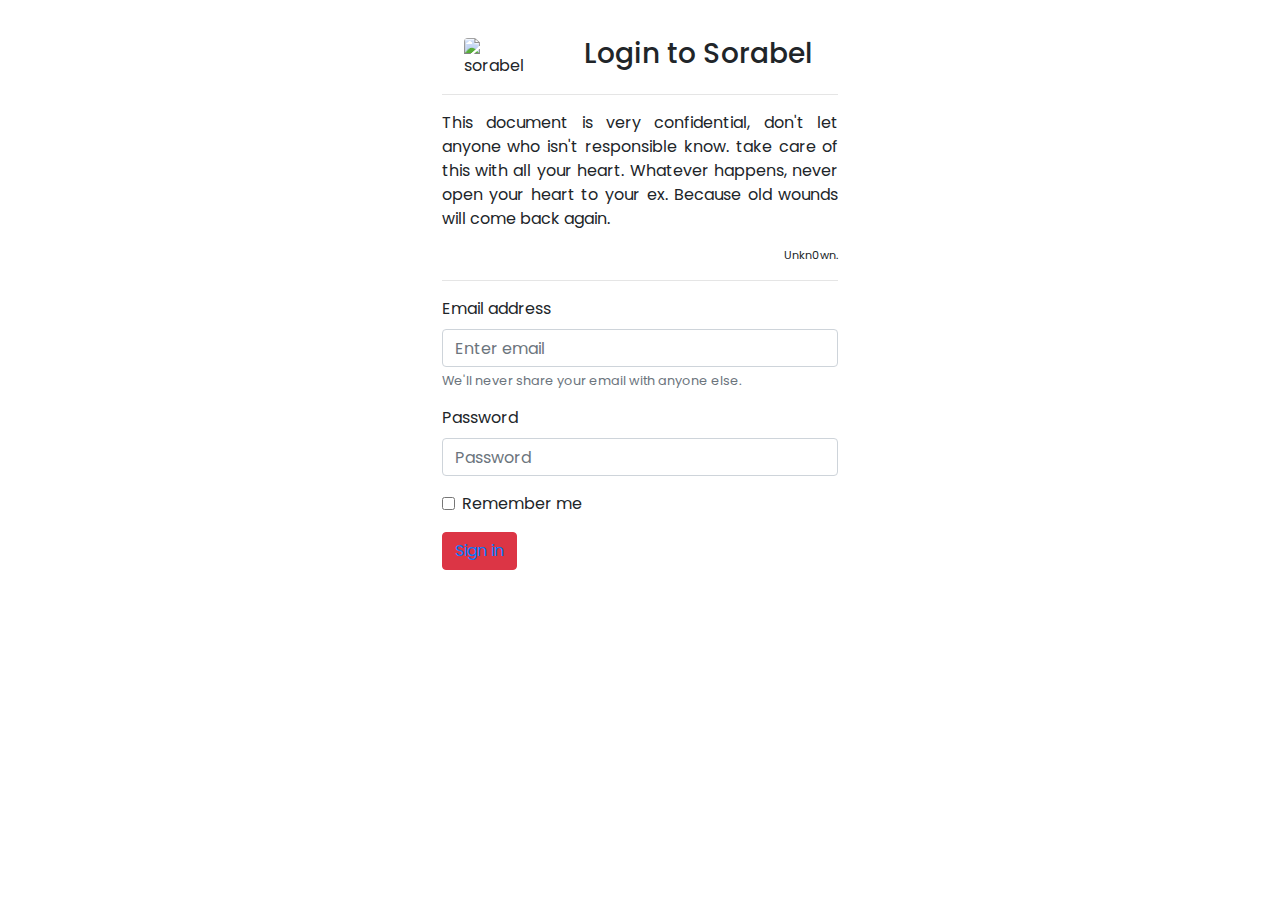
==== index.html @ ee0991e1 "Update index.html" ====
<!doctype html>
<html lang="en">
  <head>
    <!-- Required meta tags -->
    <meta charset="utf-8">
    <meta name="viewport" content="width=device-width, initial-scale=1, shrink-to-fit=no">

    <!-- Bootstrap CSS -->
    <link rel="stylesheet" href="https://stackpath.bootstrapcdn.com/bootstrap/4.3.1/css/bootstrap.min.css" integrity="sha384-ggOyR0iXCbMQv3Xipma34MD+dH/1fQ784/j6cY/iJTQUOhcWr7x9JvoRxT2MZw1T" crossorigin="anonymous">
    <link href="https://fonts.googleapis.com/css?family=Noto+Sans|Poppins&display=swap" rel="stylesheet">
    <title>Login</title>
  </head>
  <body style="font-family: 'Poppins', 'Noto Sans', sans-serif;">
    <div class="col-md-4 container" style="margin-top: 1%">
    <form class="form-signin">
    <br>
    <div class="row align-items-center">
        <div class="col-md-4">
            <img id="sore" src="sore.png" class="rounded mx-auto d-block" alt="sorabel" width="60%">
        </div>
        <div class="col-md-8">
            <h3>Login to Sorabel</h3>
        </div>
    </div>
    <hr>
    <p style="text-align: justify">This document is very confidential, don't let anyone who isn't responsible know. take care of this with all your heart. Whatever happens, never open your heart to your ex. Because old wounds will come back again.</p>
    <p style="text-align: right; font-size: 70%; text-style: underline;">Unkn0wn.</p>
    <hr>
    <div class="form-group">
        <label for="exampleInputEmail1">Email address</label>
        <input type="email" class="form-control" id="exampleInputEmail1" aria-describedby="emailHelp" placeholder="Enter email">
        <small id="emailHelp" class="form-text text-muted">We'll never share your email with anyone else.</small>
    </div>
    <div class="form-group">
        <label for="exampleInputPassword1">Password</label>
        <input type="password" class="form-control" id="exampleInputPassword1" placeholder="Password">
    </div>
    <div class="form-group form-check">
        <input type="checkbox" class="form-check-input" id="exampleCheck1">
        <label class="form-check-label" for="exampleCheck1">Remember me</label>
    </div>
    <button type="submit" class="btn btn-danger"><a href="ikrammust.github.io/home.html">Sign in</a></button>
    </form>
    </div>

    <!-- Optional JavaScript -->
    <!-- jQuery first, then Popper.js, then Bootstrap JS -->
    <script src="https://code.jquery.com/jquery-3.3.1.slim.min.js" integrity="sha384-q8i/X+965DzO0rT7abK41JStQIAqVgRVzpbzo5smXKp4YfRvH+8abtTE1Pi6jizo" crossorigin="anonymous"></script>
    <script src="https://cdnjs.cloudflare.com/ajax/libs/popper.js/1.14.7/umd/popper.min.js" integrity="sha384-UO2eT0CpHqdSJQ6hJty5KVphtPhzWj9WO1clHTMGa3JDZwrnQq4sF86dIHNDz0W1" crossorigin="anonymous"></script>
    <script src="https://stackpath.bootstrapcdn.com/bootstrap/4.3.1/js/bootstrap.min.js" integrity="sha384-JjSmVgyd0p3pXB1rRibZUAYoIIy6OrQ6VrjIEaFf/nJGzIxFDsf4x0xIM+B07jRM" crossorigin="anonymous"></script>
  </body>
</html>
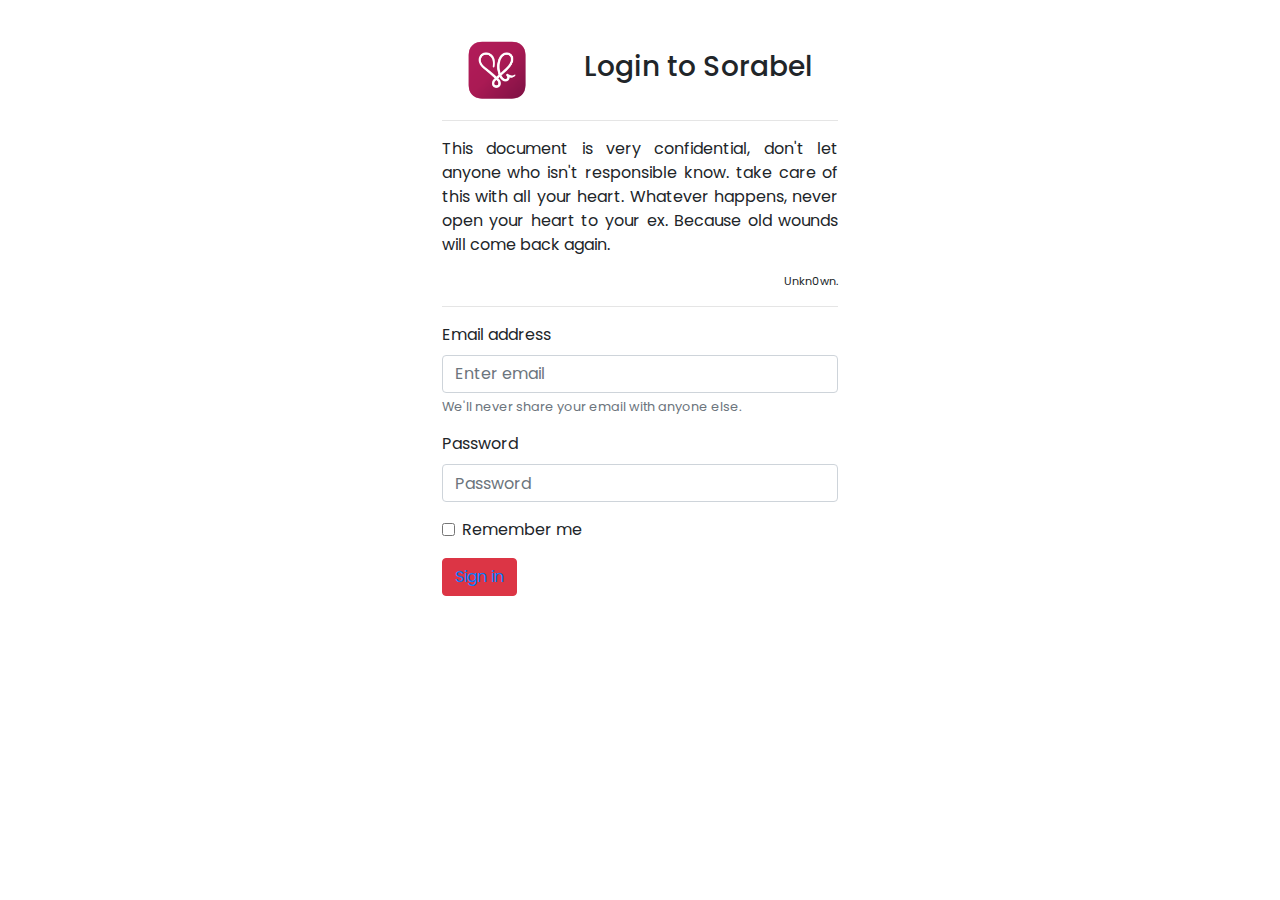
==== commit 86309587: "Update index.html" ====
--- a/index.html
+++ b/index.html
@@ -16,7 +16,7 @@
     <br>
     <div class="row align-items-center">
         <div class="col-md-4">
-            <img id="sore" src="sore.png" class="rounded mx-auto d-block" alt="sorabel" width="60%">
+            <img id="sore" src="Sore.png" class="rounded mx-auto d-block" alt="sorabel" width="60%">
         </div>
         <div class="col-md-8">
             <h3>Login to Sorabel</h3>
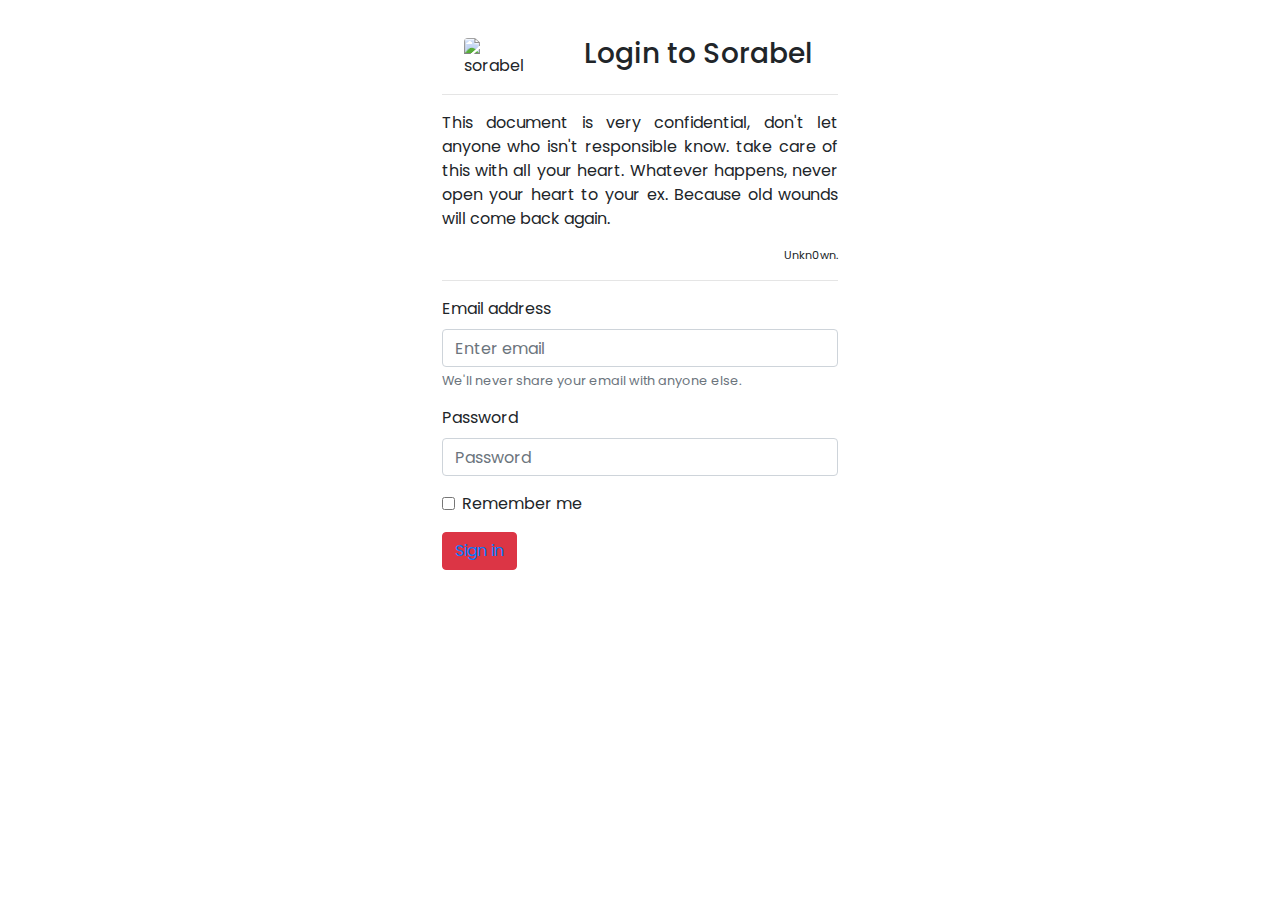
==== commit 8ce4c00b: "Update index.html" ====
--- a/index.html
+++ b/index.html
@@ -16,7 +16,7 @@
     <br>
     <div class="row align-items-center">
         <div class="col-md-4">
-            <img id="sore" src="Sore.png" class="rounded mx-auto d-block" alt="sorabel" width="60%">
+            <img id="sore" src="ikrammust.github.io/Sore.png" class="rounded mx-auto d-block" alt="sorabel" width="60%">
         </div>
         <div class="col-md-8">
             <h3>Login to Sorabel</h3>
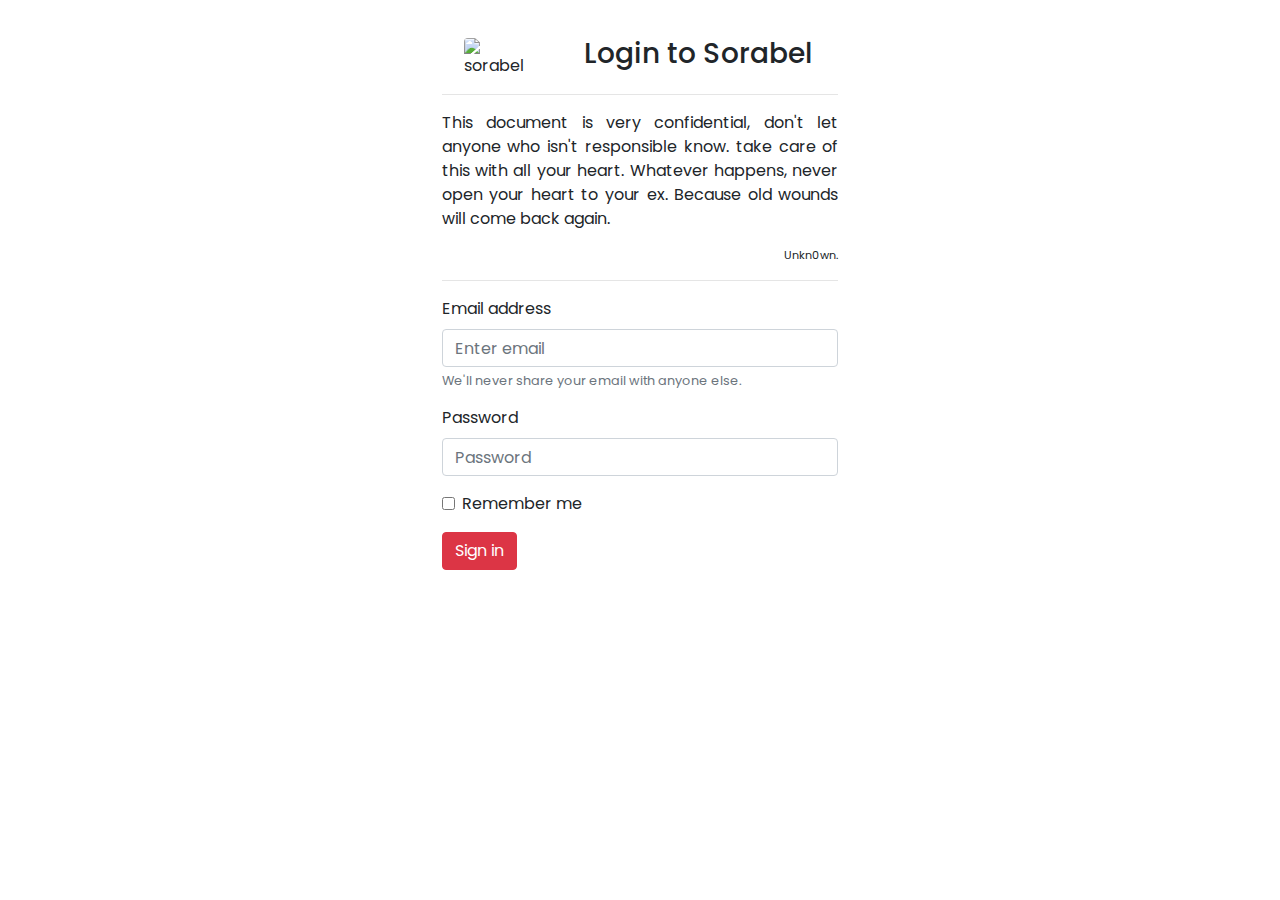
==== commit f3c2507c: "Update index.html" ====
--- a/index.html
+++ b/index.html
@@ -39,7 +39,7 @@
         <input type="checkbox" class="form-check-input" id="exampleCheck1">
         <label class="form-check-label" for="exampleCheck1">Remember me</label>
     </div>
-    <button type="submit" class="btn btn-danger"><a href="ikrammust.github.io/home.html">Sign in</a></button>
+    <button type="submit" class="btn btn-danger"><a href="ikrammust.github.io/home.html" style="color: white;">Sign in</a></button>
     </form>
     </div>
 
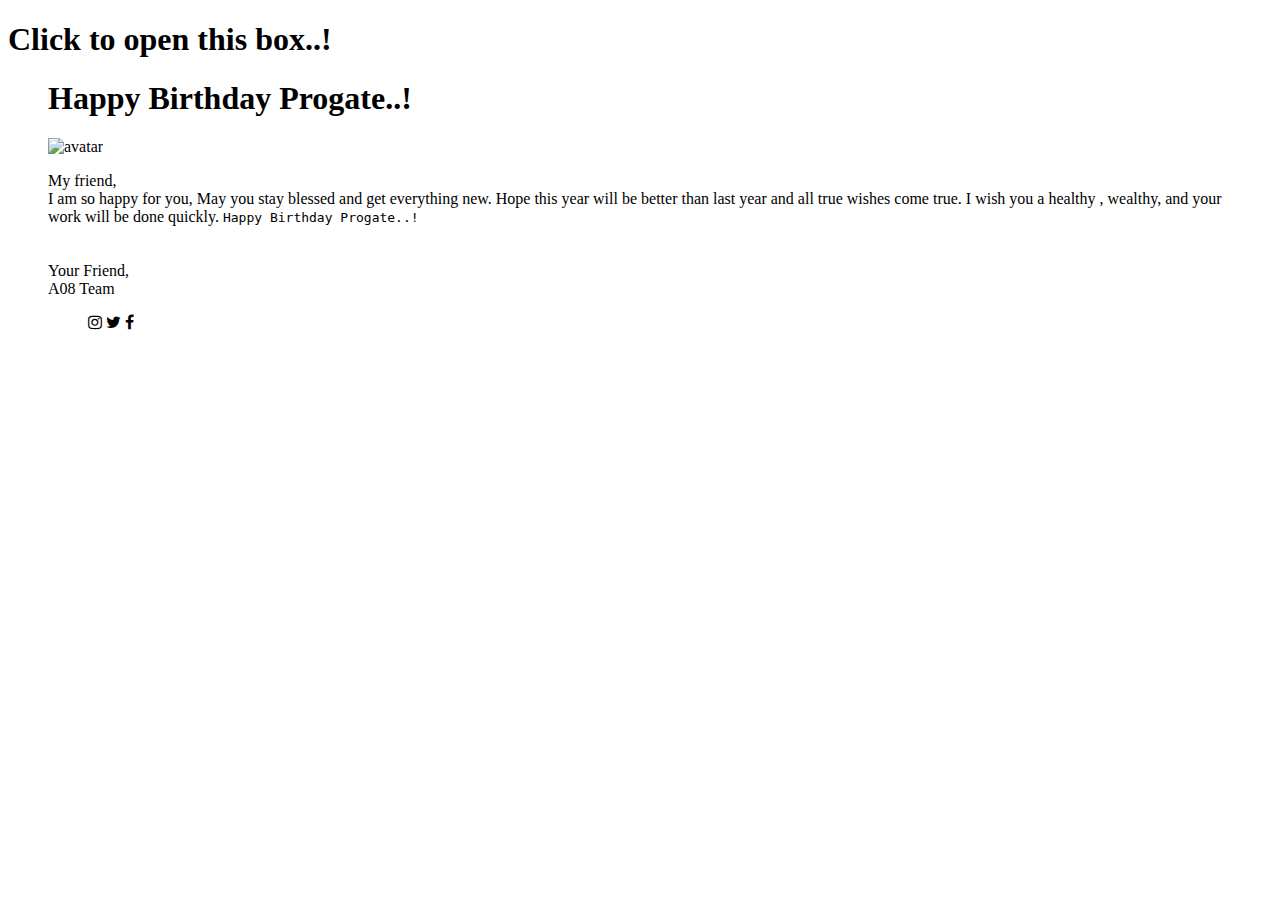
==== commit 608c8429: "Add a new index.html" ====
--- a/index.html
+++ b/index.html
@@ -1,52 +1,87 @@
-<!doctype html>
+<!DOCTYPE html>
 <html lang="en">
-  <head>
-    <!-- Required meta tags -->
-    <meta charset="utf-8">
-    <meta name="viewport" content="width=device-width, initial-scale=1, shrink-to-fit=no">
+<head>
+	<meta charset="UTF-8">
+	<meta name="viewport" content="width=device-width, initial-scale=1.0">
+	<title>Happy Birthday</title>
 
-    <!-- Bootstrap CSS -->
-    <link rel="stylesheet" href="https://stackpath.bootstrapcdn.com/bootstrap/4.3.1/css/bootstrap.min.css" integrity="sha384-ggOyR0iXCbMQv3Xipma34MD+dH/1fQ784/j6cY/iJTQUOhcWr7x9JvoRxT2MZw1T" crossorigin="anonymous">
-    <link href="https://fonts.googleapis.com/css?family=Noto+Sans|Poppins&display=swap" rel="stylesheet">
-    <title>Login</title>
-  </head>
-  <body style="font-family: 'Poppins', 'Noto Sans', sans-serif;">
-    <div class="col-md-4 container" style="margin-top: 1%">
-    <form class="form-signin">
-    <br>
-    <div class="row align-items-center">
-        <div class="col-md-4">
-            <img id="sore" src="ikrammust.github.io/Sore.png" class="rounded mx-auto d-block" alt="sorabel" width="60%">
+	<!-- Google Font -->
+	<link rel="preconnect" href="https://fonts.gstatic.com">
+	<link href="https://fonts.googleapis.com/css2?family=Rubik:wght@300&display=swap" rel="stylesheet">
+
+	<!-- Link to CSS -->
+	<link rel="stylesheet" href="style.css">
+
+	<!-- FontAwesome -->
+	<link rel="stylesheet" href="//maxcdn.bootstrapcdn.com/font-awesome/4.3.0/css/font-awesome.min.css">
+
+    <!-- Title Icon -->
+    <link rel="shortcut icon" href="https://i.pinimg.com/originals/af/b2/2d/afb22ddfd1c384ee452f83042f155184.png">
+
+</head>
+<body>
+
+	<!-- Box -->
+    <div class="wrap-box" onclick="myFunction()">
+        <div class="box"></div>
+        <h1 class="txt-box">Click to open this box..!</h1>
+    </div>
+	<!-- end of Box -->
+	
+
+<header>
+    <div class="card-container">
+
+        <div class="card">
+            <!-- front card -->
+    
+            <figure class="main">
+                    <h1 class="text">Happy Birthday Progate..!</h1>
+            </figure>
+            <!-- end of card -->
+
+
+
+            <!-- back card -->
+            <figure class="back-card">
+                <!-- Card Body -->
+                <div class="body">
+
+                    <!-- Avatar -->
+                    <div class="avatar">
+                        <img src="https://miro.medium.com/max/3150/1*Xsaom5wWEyfLZWHFgO62dA@2x.png" alt="avatar">
+                    </div>
+
+                    <!-- Message -->
+                    <div class="message">
+                        <p> My friend,<br> I am so happy for you, May you stay blessed and get everything new.
+                                Hope this year will be better than last year and all true wishes come true. 
+                                I wish you a healthy , wealthy, and your work will be done quickly. <code>Happy Birthday Progate..!</code>
+                                <br><br><br>Your Friend,
+                                <br>A08 Team
+                        </p>
+                    </div>
+
+                    <!-- Card Footer -->
+                    <div class="footer">
+                        <ul>
+                            <li class="fa fa-instagram"></li>
+                            <li class="fa fa-twitter"></li>
+                            <li class="fa fa-facebook"></li>
+                        </ul>
+                    </div>
+
+                </div>
+            </figure>
+            <!-- end of back card -->
+
         </div>
-        <div class="col-md-8">
-            <h3>Login to Sorabel</h3>
-        </div>
+
     </div>
-    <hr>
-    <p style="text-align: justify">This document is very confidential, don't let anyone who isn't responsible know. take care of this with all your heart. Whatever happens, never open your heart to your ex. Because old wounds will come back again.</p>
-    <p style="text-align: right; font-size: 70%; text-style: underline;">Unkn0wn.</p>
-    <hr>
-    <div class="form-group">
-        <label for="exampleInputEmail1">Email address</label>
-        <input type="email" class="form-control" id="exampleInputEmail1" aria-describedby="emailHelp" placeholder="Enter email">
-        <small id="emailHelp" class="form-text text-muted">We'll never share your email with anyone else.</small>
-    </div>
-    <div class="form-group">
-        <label for="exampleInputPassword1">Password</label>
-        <input type="password" class="form-control" id="exampleInputPassword1" placeholder="Password">
-    </div>
-    <div class="form-group form-check">
-        <input type="checkbox" class="form-check-input" id="exampleCheck1">
-        <label class="form-check-label" for="exampleCheck1">Remember me</label>
-    </div>
-    <button type="submit" class="btn btn-danger"><a href="ikrammust.github.io/home.html" style="color: white;">Sign in</a></button>
-    </form>
-    </div>
+</header>
 
-    <!-- Optional JavaScript -->
-    <!-- jQuery first, then Popper.js, then Bootstrap JS -->
-    <script src="https://code.jquery.com/jquery-3.3.1.slim.min.js" integrity="sha384-q8i/X+965DzO0rT7abK41JStQIAqVgRVzpbzo5smXKp4YfRvH+8abtTE1Pi6jizo" crossorigin="anonymous"></script>
-    <script src="https://cdnjs.cloudflare.com/ajax/libs/popper.js/1.14.7/umd/popper.min.js" integrity="sha384-UO2eT0CpHqdSJQ6hJty5KVphtPhzWj9WO1clHTMGa3JDZwrnQq4sF86dIHNDz0W1" crossorigin="anonymous"></script>
-    <script src="https://stackpath.bootstrapcdn.com/bootstrap/4.3.1/js/bootstrap.min.js" integrity="sha384-JjSmVgyd0p3pXB1rRibZUAYoIIy6OrQ6VrjIEaFf/nJGzIxFDsf4x0xIM+B07jRM" crossorigin="anonymous"></script>
-  </body>
+<!-- Link to Javascript -->
+<!-- <script src="script.js"></script> -->
+<script src="https://s3.ap-northeast-2.amazonaws.com/materials.spartacodingclub.kr/global/confetti.js"></script>
+</body>
 </html>
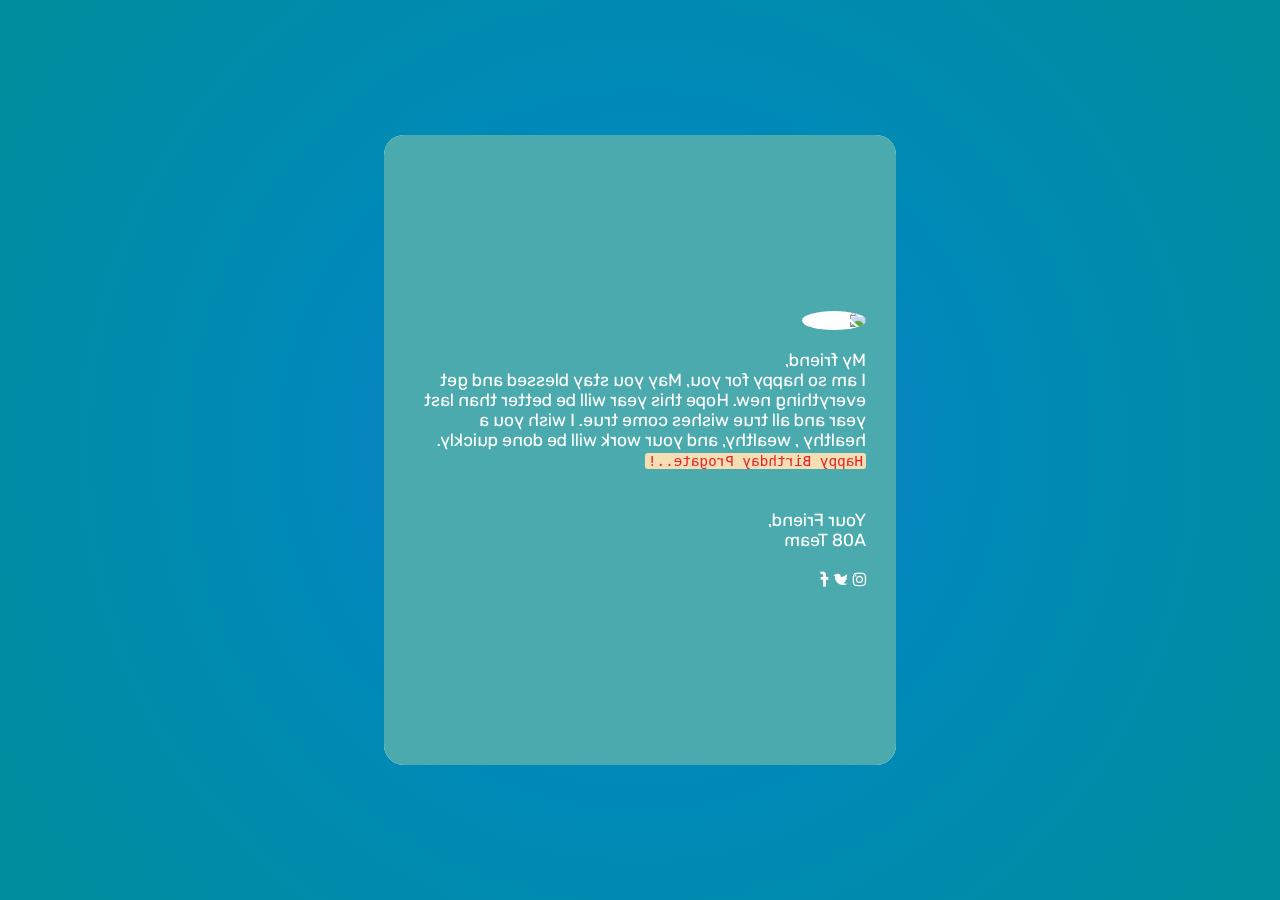
==== commit 5f2b04c0: "Update new version index.html" ====
--- a/index.html
+++ b/index.html
@@ -4,6 +4,9 @@
 	<meta charset="UTF-8">
 	<meta name="viewport" content="width=device-width, initial-scale=1.0">
 	<title>Happy Birthday</title>
+
+    <!-- Title Icon -->
+    <link rel="shortcut icon" href="https://i.pinimg.com/originals/af/b2/2d/afb22ddfd1c384ee452f83042f155184.png">
 
 	<!-- Google Font -->
 	<link rel="preconnect" href="https://fonts.gstatic.com">
@@ -15,73 +18,70 @@
 	<!-- FontAwesome -->
 	<link rel="stylesheet" href="//maxcdn.bootstrapcdn.com/font-awesome/4.3.0/css/font-awesome.min.css">
 
-    <!-- Title Icon -->
-    <link rel="shortcut icon" href="https://i.pinimg.com/originals/af/b2/2d/afb22ddfd1c384ee452f83042f155184.png">
-
 </head>
 <body>
 
 	<!-- Box -->
-    <div class="wrap-box" onclick="myFunction()">
-        <div class="box"></div>
-        <h1 class="txt-box">Click to open this box..!</h1>
-    </div>
+	<div class="wrap-box" onclick="myFunction()">
+		<div class="box"></div>
+		<h1 class="txt-box">Click to open this box..!</h1>
+	</div>
 	<!-- end of Box -->
 	
 
-<header>
-    <div class="card-container">
+	<div class="contaier">
+		<div class="card-container">
 
-        <div class="card">
-            <!-- front card -->
-    
-            <figure class="main">
-                    <h1 class="text">Happy Birthday Progate..!</h1>
-            </figure>
-            <!-- end of card -->
+			<div class="card">
+				<!-- front card -->
+        
+				<figure class="front-card">
+						<!-- <h1 class="text">Happy Birthday to You</h1> -->
+				</figure>
+				<!-- end of card -->
 
 
 
-            <!-- back card -->
-            <figure class="back-card">
-                <!-- Card Body -->
-                <div class="body">
+				<!-- back card -->
+				<figure class="back-card">
+					<!-- Card Content -->
+					<div class="content">
 
-                    <!-- Avatar -->
-                    <div class="avatar">
-                        <img src="https://miro.medium.com/max/3150/1*Xsaom5wWEyfLZWHFgO62dA@2x.png" alt="avatar">
-                    </div>
+						<!-- Avatar -->
+						<div class="avatar">
+							<img src="https://miro.medium.com/max/3150/1*Xsaom5wWEyfLZWHFgO62dA@2x.png" alt="avatar">
+						</div>
 
-                    <!-- Message -->
-                    <div class="message">
-                        <p> My friend,<br> I am so happy for you, May you stay blessed and get everything new.
-                                Hope this year will be better than last year and all true wishes come true. 
-                                I wish you a healthy , wealthy, and your work will be done quickly. <code>Happy Birthday Progate..!</code>
-                                <br><br><br>Your Friend,
-                                <br>A08 Team
-                        </p>
-                    </div>
+						<!-- Message -->
+						<div class="message">
+							<p> My friend,<br> I am so happy for you, May you stay blessed and get everything new.
+									Hope this year will be better than last year and all true wishes come true. 
+									I wish you a healthy , wealthy, and your work will be done quickly. <code>Happy Birthday Progate..!</code>
+									<br><br><br>Your Friend,
+									<br>A08 Team
+							</p>
+						</div>
 
-                    <!-- Card Footer -->
-                    <div class="footer">
-                        <ul>
-                            <li class="fa fa-instagram"></li>
-                            <li class="fa fa-twitter"></li>
-                            <li class="fa fa-facebook"></li>
-                        </ul>
-                    </div>
+						<!-- Footer -->
+						<div class="footer">
+							<ul>
+								<li class="fa fa-instagram"></li>
+								<li class="fa fa-twitter"></li>
+								<li class="fa fa-facebook"></li>
+							</ul>
+						</div>
 
-                </div>
-            </figure>
-            <!-- end of back card -->
+					</div>
+				</figure>
+				<!-- end of back card -->
 
-        </div>
+			</div>
 
-    </div>
-</header>
+		</div>
+	</div>
 
 <!-- Link to Javascript -->
-<!-- <script src="script.js"></script> -->
+<script src="script.js"></script>
 <script src="https://s3.ap-northeast-2.amazonaws.com/materials.spartacodingclub.kr/global/confetti.js"></script>
 </body>
-</html>
+</html>--- a/style.css
+++ b/style.css
@@ -0,0 +1,199 @@
+* {
+    margin: 0;
+    padding: 0;
+    box-sizing: border-box;
+}
+
+body {
+    background: rgb(44, 115, 210);
+    background: radial-gradient(circle, rgba(44, 115, 210, 1) 0%, rgba(0, 137, 186, 1) 40%, rgba(0, 142, 155, 1) 100%);
+    font-family: 'Rubik', 'sans-serif';
+    color: white;
+}
+
+.wrap-box {
+    display: none;
+}
+
+.card-container {
+    display: block;
+}
+
+
+/* CSS BOX */
+.box {
+    height: 200px;
+    width: 200px;
+
+    background-image: url('https://image.flaticon.com/icons/png/512/2308/2308759.png');
+    background-size: cover;
+    background-position: center;
+    margin: 30vh auto 5vh;
+    cursor: pointer;
+}
+
+.txt-box {
+    cursor: pointer;
+    text-align: center;
+    color: whitesmoke;
+}
+
+/* end of CSS BOX */
+
+
+/* CSS Card */
+.card-container {
+    width: 40vw;
+    height: 70vh;
+    margin: 15vh auto;
+}
+
+.card {
+    width: 100%;
+    height: 100%;
+    background: rgba(255, 255, 255);
+    border-radius: 20px;
+    transition: transform 1s ease-in-out;
+    transform-style: preserve-3d;
+}
+
+.card-container:hover .card {
+    transform: rotateY(180deg);
+}
+
+.card figure {
+    width: 100%;
+    height: 100%;
+    padding: 30px;
+    position: absolute;
+    border-radius: 20px;
+    display: flex;
+    justify-content: center;
+    align-items: center;
+}
+
+.main {
+    background: rgba(83, 83, 206);
+}
+
+.text {
+    text-align: center;
+}
+
+.back-card {
+    background: rgba(75, 170, 173);
+    transform: rotateY(180deg);
+}
+
+.body {
+    padding: 40px;
+}
+
+.avatar img {
+    width: 75px;
+    height: 75px;
+    background: rgba(255, 255, 255);
+    border-radius: 50%;
+    margin-bottom: 20px;
+}
+
+.message {
+    margin-bottom: 20px;
+    font-size: 1.1em;
+}
+
+code {
+    background-color: wheat;
+    color: #e2252b;
+    border-radius: 3px;
+    padding: 0 3px;
+}
+
+/* end of CSS Card */
+
+
+
+
+
+
+
+/* Resposive Breakpoint */
+
+/* Tablet Version */
+@media (max-width: 1000px) {
+    .card-container {
+        width: 50vw;
+        height: 65vh;
+        margin: 15vh auto;
+    }
+
+    .card figure {
+        padding: 5px 3px;
+    }
+
+    .body {
+        padding: 20px;
+    }
+
+    .avatar img {
+        width: 60px;
+        height: 60px;
+        margin-bottom: 5px;
+    }
+
+    .message {
+        font-size: 0.8em;
+        margin-bottom: 5px;
+    }
+}
+
+/* Mobile Version */
+@media (max-width: 500px) {
+    .card-container {
+        width: 60vw;
+        height: 55vh;
+        margin: 20vh auto;
+    }
+
+    .card figure {
+        padding: 3px 3px;
+    }
+
+    .avatar img {
+        width: 45px;
+        height: 45px;
+        margin-bottom: 1px;
+    }
+
+    .message {
+        font-size: 0.7em;
+        margin-bottom: 1px;
+    }
+}
+
+
+/* Animation */
+
+.box-animation {
+    animation-name: shake;
+    animation-duration: 0.5s;
+    animation-iteration-count: 3;
+}
+
+@keyframes shake {
+    0% {
+        transform: rotate(0deg);
+    }
+
+    25% {
+        transform: rotate(10deg);
+    }
+
+    75% {
+        transform: rotate(-10deg);
+    }
+
+    100% {
+        transform: rotate(0deg);
+    }
+}
